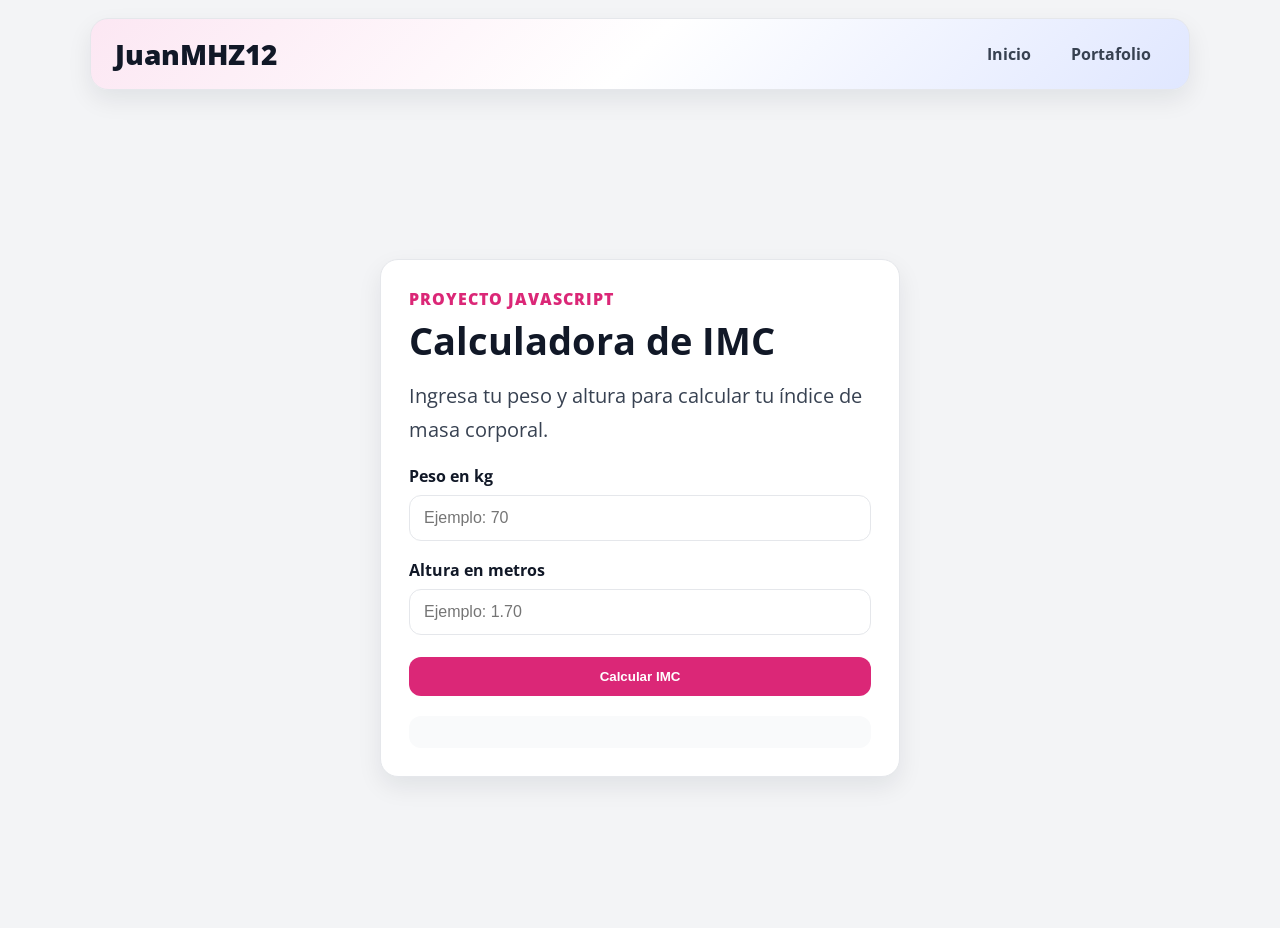
==== index.html @ 8c57cdff "Initial portfolio upload" ====
<!DOCTYPE html>
<html lang="es">
<head>
  <meta charset="UTF-8" />
  <meta name="viewport" content="width=device-width, initial-scale=1.0" />
  <title>Calculadora de IMC | Juan José Meza</title>
  <link rel="stylesheet" href="styles.css" />
</head>
<body>
  <header class="header">
    <a href="home.html" class="logo">JuanMHZ12</a>

    <nav class="nav">
      <a href="home.html" class="nav-link">Inicio</a>
      <a href="portafolio.html" class="nav-link">Portafolio</a>
    </nav>
  </header>

  <main class="calculator-page">
    <section class="calculator-card">
      <p class="tag">Proyecto JavaScript</p>
      <h1>Calculadora de IMC</h1>
      <p class="calculator-description">
        Ingresa tu peso y altura para calcular tu índice de masa corporal.
      </p>

      <form id="imcForm">
        <div class="form-group">
          <label for="peso">Peso en kg</label>
          <input type="number" id="peso" placeholder="Ejemplo: 70" step="0.1" />
        </div>

        <div class="form-group">
          <label for="altura">Altura en metros</label>
          <input type="number" id="altura" placeholder="Ejemplo: 1.70" step="0.01" />
        </div>

        <button type="submit" class="btn primary">Calcular IMC</button>
      </form>

      <div id="resultado" class="result"></div>
    </section>
  </main>

  <script src="index.js"></script>
</body>
</html>
---- styles.css ----
@import url("https://fonts.googleapis.com/css2?family=Open+Sans:wght@300;400;600;700;800&display=swap");

:root {
  --bg: #f3f4f6;
  --white: #ffffff;
  --dark: #111827;
  --text: #374151;
  --muted: #6b7280;
  --primary: #db2777;
  --primary-dark: #be185d;
  --secondary: #312e81;
  --border: #e5e7eb;
  --shadow: 0 10px 25px rgba(17, 24, 39, 0.08);
}

* {
  margin: 0;
  box-sizing: border-box;
}

body {
  font-family: "Open Sans", sans-serif;
  background: var(--bg);
  color: var(--text);
}

a {
  text-decoration: none;
}

/* Header */

.header {
  max-width: 1100px;
  margin: 18px auto;
  padding: 16px 24px;
  display: flex;
  justify-content: space-between;
  align-items: center;
  background: linear-gradient(135deg, #fce7f3, #ffffff, #e0e7ff);
  border: 1px solid var(--border);
  border-radius: 18px;
  box-shadow: var(--shadow);
}

.logo {
  color: var(--dark);
  font-size: 28px;
  font-weight: 800;
}

.nav {
  display: flex;
  align-items: center;
  gap: 12px;
}

.nav-link {
  color: var(--text);
  font-weight: 700;
  padding: 8px 14px;
  border-radius: 10px;
  transition: 0.2s;
}

.nav-link:hover,
.nav-link.active {
  color: var(--white);
  background: var(--primary);
}

/* Hero */

.hero {
  background: linear-gradient(135deg, #e5e7eb, #f9fafb);
  padding: 80px 24px;
}

.hero-content,
.portfolio-hero {
  max-width: 1100px;
  margin: 0 auto;
}

.hero-grid {
  display: grid;
  grid-template-columns: 1.2fr 0.8fr;
  align-items: center;
  gap: 48px;
}

.hero-photo {
  display: flex;
  justify-content: center;
}

.hero-photo img {
  width: 320px;
  height: 320px;
  object-fit: cover;
  object-position: top;
  border-radius: 28px;
  box-shadow: var(--shadow);
  border: 6px solid var(--white);
}

.tag {
  color: var(--primary);
  font-weight: 800;
  text-transform: uppercase;
  letter-spacing: 1px;
  margin-bottom: 10px;
}

h1 {
  color: var(--dark);
  font-size: 56px;
  line-height: 1.1;
  margin-bottom: 18px;
}

h1 span {
  color: var(--primary);
}

.hero-text,
.portfolio-hero p,
.calculator-description {
  max-width: 760px;
  font-size: 20px;
  line-height: 1.7;
  color: var(--text);
}

.hero-buttons {
  margin-top: 28px;
  display: flex;
  gap: 14px;
}

/* Botones */

.btn {
  display: inline-block;
  border: none;
  cursor: pointer;
  font-weight: 700;
  padding: 12px 18px;
  border-radius: 12px;
  transition: 0.2s;
}

.btn.primary {
  background: var(--primary);
  color: var(--white);
}

.btn.primary:hover {
  background: var(--primary-dark);
  transform: translateY(-2px);
}

.btn.secondary {
  background: var(--white);
  color: var(--primary);
  border: 1px solid var(--border);
}

/* Secciones */

.section {
  max-width: 1100px;
  margin: 0 auto;
  padding: 60px 24px;
}

h2 {
  text-align: center;
  color: var(--dark);
  font-size: 36px;
  margin-bottom: 34px;
}

.cards,
.project-grid,
.photo-grid {
  display: grid;
  grid-template-columns: repeat(2, 1fr);
  gap: 24px;
}

.card,
.project-card,
.calculator-card,
.photo-card {
  background: var(--white);
  border-radius: 18px;
  box-shadow: var(--shadow);
  border: 1px solid var(--border);
}

.card {
  padding: 28px;
}

.card h3,
.project-card h3,
.photo-card h3 {
  color: var(--dark);
  font-size: 22px;
  margin-bottom: 10px;
}

.card p,
.project-card p,
.photo-card p {
  font-size: 17px;
  line-height: 1.6;
}

/* Fotos */

.photo-section {
  background: transparent;
}

.photo-card {
  overflow: hidden;
}

.photo-card img {
  width: 100%;
  height: 260px;
  object-fit: cover;
  display: block;
}

.photo-card div {
  padding: 22px;
}

/* Tecnologías */

.skills-section {
  padding-top: 20px;
}

.skills {
  display: flex;
  justify-content: center;
  flex-wrap: wrap;
  gap: 12px;
}

.skills span {
  background: #fce7f3;
  color: var(--primary-dark);
  font-weight: 700;
  padding: 9px 14px;
  border-radius: 999px;
}

.skills.small {
  justify-content: flex-start;
  margin: 18px 0;
}

.skills.small span {
  font-size: 14px;
}

/* Portafolio */

.portfolio-hero {
  padding: 70px 24px 20px;
}

.project-grid {
  grid-template-columns: repeat(3, 1fr);
}

.project-card {
  overflow: hidden;
}

.project-img {
  width: 100%;
  height: 190px;
  object-fit: cover;
  display: block;
}

.project-content {
  padding: 24px;
}

.project-card.empty {
  opacity: 0.78;
}

.project-card p {
  text-align: justify;
}

/* Footer */

.footer {
  background: #e5e7eb;
  text-align: center;
  padding: 45px 24px;
}

.footer h2 {
  margin-bottom: 20px;
}

/* Calculadora */

.calculator-page {
  min-height: calc(100vh - 80px);
  display: flex;
  justify-content: center;
  align-items: center;
  padding: 40px 24px;
}

.calculator-card {
  width: 100%;
  max-width: 520px;
  padding: 28px;
}

.calculator-card h1 {
  font-size: 38px;
}

.form-group {
  margin-top: 18px;
}

label {
  display: block;
  font-weight: 700;
  margin-bottom: 8px;
  color: var(--dark);
}

input {
  width: 100%;
  padding: 13px 14px;
  border-radius: 12px;
  border: 1px solid var(--border);
  font-size: 16px;
  outline: none;
}

input:focus {
  border-color: var(--primary);
}

form button {
  width: 100%;
  margin-top: 22px;
}

.result {
  margin-top: 20px;
  padding: 16px;
  border-radius: 12px;
  background: #f9fafb;
  font-weight: 700;
  text-align: center;
}

/* Responsive */

@media (max-width: 900px) {
  .project-grid {
    grid-template-columns: 1fr 1fr;
  }
}

@media (max-width: 768px) {
  .header {
    flex-direction: column;
    gap: 14px;
    margin: 12px 16px;
  }

  .hero-grid,
  .cards,
  .project-grid,
  .photo-grid {
    grid-template-columns: 1fr;
  }

  h1 {
    font-size: 38px;
  }

  .hero-text,
  .portfolio-hero p {
    font-size: 17px;
  }

  .hero-buttons {
    flex-direction: column;
  }

  .btn {
    text-align: center;
  }

  .hero-photo img {
    width: 260px;
    height: 260px;
  }
}
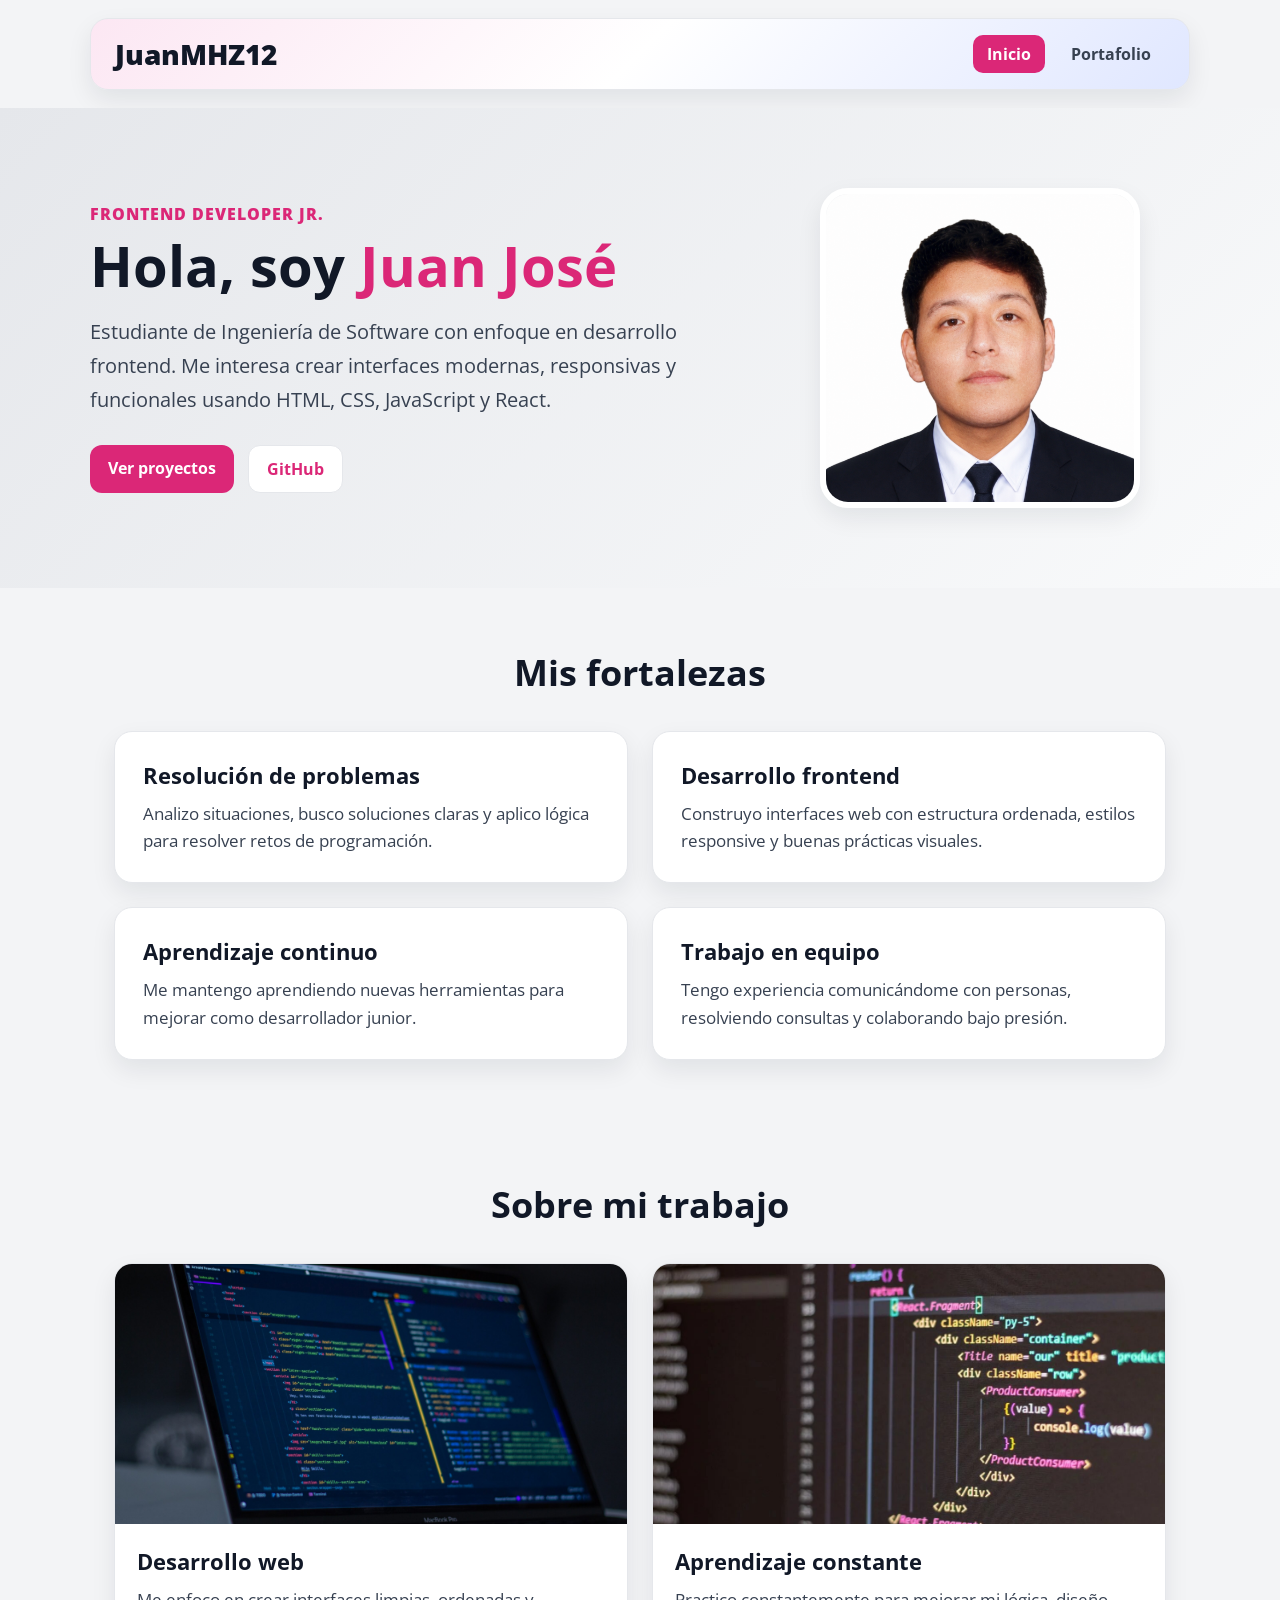
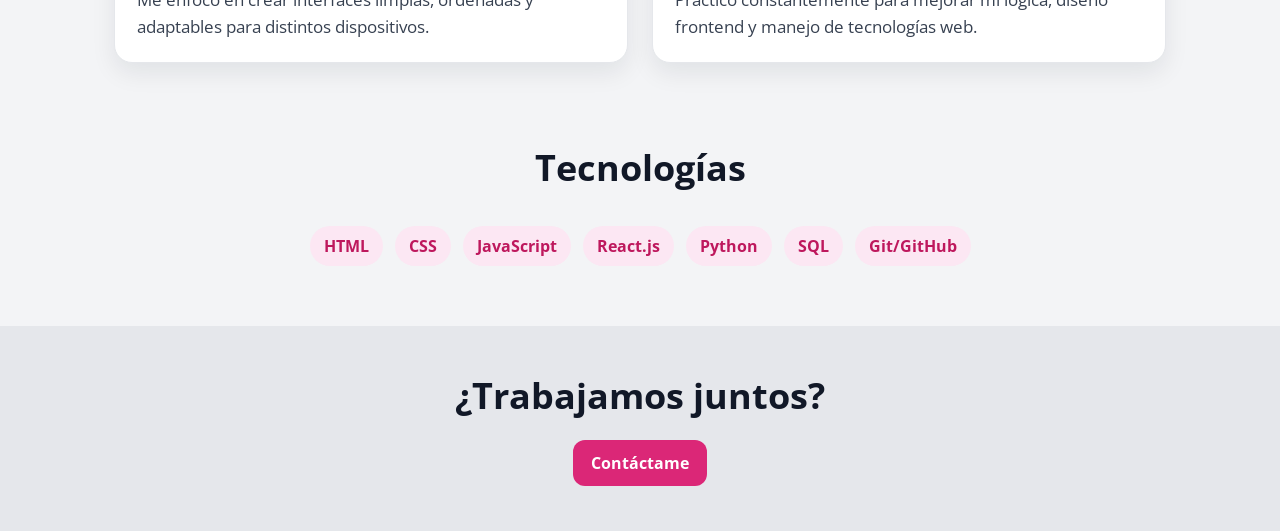
==== commit 4ed04465: "Update portfolio home page" ====
--- a/index.html
+++ b/index.html
@@ -3,45 +3,113 @@
 <head>
   <meta charset="UTF-8" />
   <meta name="viewport" content="width=device-width, initial-scale=1.0" />
-  <title>Calculadora de IMC | Juan José Meza</title>
+  <title>Juan José Meza | Frontend Developer</title>
   <link rel="stylesheet" href="styles.css" />
 </head>
 <body>
   <header class="header">
-    <a href="home.html" class="logo">JuanMHZ12</a>
+    <a href="index.html" class="logo">JuanMHZ12</a>
 
     <nav class="nav">
-      <a href="home.html" class="nav-link">Inicio</a>
+      <a href="index.html" class="nav-link active">Inicio</a>
       <a href="portafolio.html" class="nav-link">Portafolio</a>
     </nav>
   </header>
 
-  <main class="calculator-page">
-    <section class="calculator-card">
-      <p class="tag">Proyecto JavaScript</p>
-      <h1>Calculadora de IMC</h1>
-      <p class="calculator-description">
-        Ingresa tu peso y altura para calcular tu índice de masa corporal.
-      </p>
+  <main>
+    <section class="hero">
+      <div class="hero-content hero-grid">
+        <div>
+          <p class="tag">Frontend Developer Jr.</p>
+          <h1>Hola, soy <span>Juan José</span></h1>
+          <p class="hero-text">
+            Estudiante de Ingeniería de Software con enfoque en desarrollo frontend.
+            Me interesa crear interfaces modernas, responsivas y funcionales usando
+            HTML, CSS, JavaScript y React.
+          </p>
 
-      <form id="imcForm">
-        <div class="form-group">
-          <label for="peso">Peso en kg</label>
-          <input type="number" id="peso" placeholder="Ejemplo: 70" step="0.1" />
+          <div class="hero-buttons">
+            <a href="portafolio.html" class="btn primary">Ver proyectos</a>
+            <a href="https://github.com/JuanMHZ12" target="_blank" class="btn secondary">GitHub</a>
+          </div>
         </div>
 
-        <div class="form-group">
-          <label for="altura">Altura en metros</label>
-          <input type="number" id="altura" placeholder="Ejemplo: 1.70" step="0.01" />
+        <div class="hero-photo">
+          <img src="img/JuanjoMeza.png" alt="Foto profesional de Juan José Meza" />
         </div>
+      </div>
+    </section>
 
-        <button type="submit" class="btn primary">Calcular IMC</button>
-      </form>
+    <section class="section">
+      <h2>Mis fortalezas</h2>
 
-      <div id="resultado" class="result"></div>
+      <div class="cards">
+        <article class="card">
+          <h3>Resolución de problemas</h3>
+          <p>Analizo situaciones, busco soluciones claras y aplico lógica para resolver retos de programación.</p>
+        </article>
+
+        <article class="card">
+          <h3>Desarrollo frontend</h3>
+          <p>Construyo interfaces web con estructura ordenada, estilos responsive y buenas prácticas visuales.</p>
+        </article>
+
+        <article class="card">
+          <h3>Aprendizaje continuo</h3>
+          <p>Me mantengo aprendiendo nuevas herramientas para mejorar como desarrollador junior.</p>
+        </article>
+
+        <article class="card">
+          <h3>Trabajo en equipo</h3>
+          <p>Tengo experiencia comunicándome con personas, resolviendo consultas y colaborando bajo presión.</p>
+        </article>
+      </div>
+    </section>
+
+    <section class="section photo-section">
+      <h2>Sobre mi trabajo</h2>
+
+      <div class="photo-grid">
+        <article class="photo-card">
+          <img src="img/programar1.jpeg" alt="Ambiente de programación" />
+          <div>
+            <h3>Desarrollo web</h3>
+            <p>
+              Me enfoco en crear interfaces limpias, ordenadas y adaptables para distintos dispositivos.
+            </p>
+          </div>
+        </article>
+
+        <article class="photo-card">
+          <img src="img/programar2.jpg" alt="Código en pantalla" />
+          <div>
+            <h3>Aprendizaje constante</h3>
+            <p>
+              Practico constantemente para mejorar mi lógica, diseño frontend y manejo de tecnologías web.
+            </p>
+          </div>
+        </article>
+      </div>
+    </section>
+
+    <section class="section skills-section">
+      <h2>Tecnologías</h2>
+
+      <div class="skills">
+        <span>HTML</span>
+        <span>CSS</span>
+        <span>JavaScript</span>
+        <span>React.js</span>
+        <span>Python</span>
+        <span>SQL</span>
+        <span>Git/GitHub</span>
+      </div>
     </section>
   </main>
 
-  <script src="index.js"></script>
+  <footer class="footer">
+    <h2>¿Trabajamos juntos?</h2>
+    <a href="https://wa.me/51924691680" class="btn primary">Contáctame</a>
+  </footer>
 </body>
 </html>
